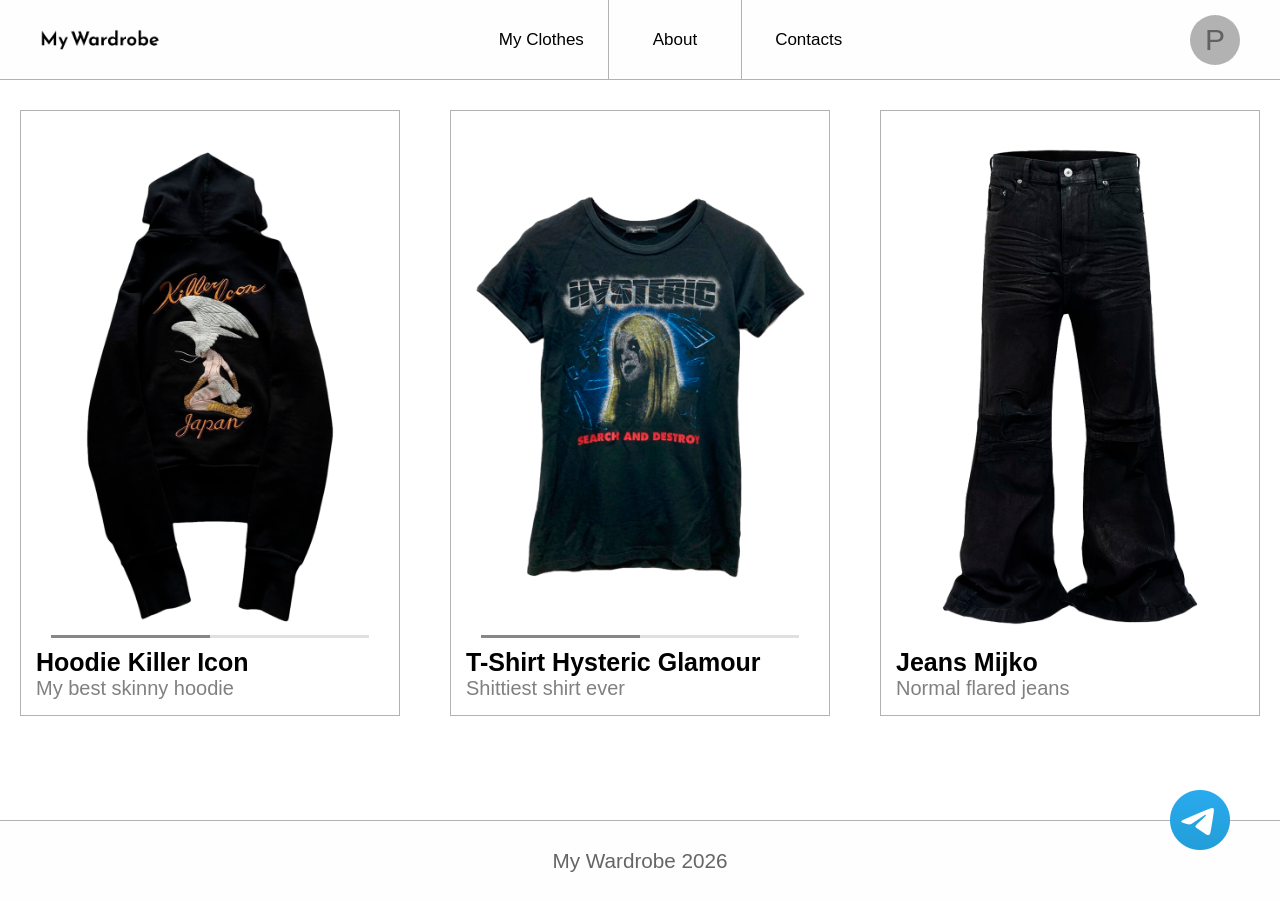
==== wardrobe.html @ d70fa74c "Add files via upload" ====
<!DOCTYPE html>
<html lang="en">
    <head>
        <meta charset="UTF-8">
        <title>My Wardrobe</title>
        <link rel="stylesheet" href="Wardrobe.css">
    </head>
    <body>
        <header class="site-header">
            <div class="logo"></div>
            <nav class="navigation">
                <a href="#" class="nav-link"><p>My Clothes</p></a>
                <a href="#" class="nav-link"><p>About</p></a>
                <a href="#" class="nav-link"><p>Contacts</p></a>
            </nav>
            <div class="profile"><p>P</p></div>
        </header>
        <div class="telegram-button">
            <a href="https://telegram.org" target="_blank"><img src="images/telegram-logo.webp" alt="telegram-button" class="img-sm"></a>
        </div>
        <main class="main-content">
            <section class="clothes-grid">
                <article class="clothes-card">
                    <div class="card-image">
                        <img src="images/hoodie_2.webp" alt="Hoodie view front" class="img-main">
                        <div class="hover-zone left-zone"></div>
                        <div class="hover-zone right-zone"></div>
                        <img src="images/hoodie_1.webp" alt="Hoodie view back" class="img-hover">
                        <div class="slider-line">
                            <div class="line-active"></div>
                        </div>
                    </div>
                    <div class="card-info">
                        <h3>Hoodie Killer Icon</h3>
                        <p>My best skinny hoodie</p>
                    </div>
                </article>
                <article class="clothes-card">
                    <div class="card-image">
                        <img src="images/shirt_1.webp" alt="Shirt view front" class="img-main">
                        <div class="hover-zone left-zone"></div>
                        <div class="hover-zone right-zone"></div>
                        <img src="images/shirt_2.webp" alt="Shirt view back" class="img-hover">
                        <div class="slider-line">
                            <div class="line-active"></div>
                        </div>
                    </div>
                    <div class="card-info">
                        <h3>T-Shirt Hysteric Glamour</h3>
                        <p>Shittiest shirt ever</p>
                    </div>
                </article>
                <article class="clothes-card">
                    <div class="card-image">
                        <img src="images/jeans_1.webp" alt="Jeans view front" class="img-main">
                    </div>
                    <div class="card-info">
                        <h3>Jeans Mijko</h3>
                        <p>Normal flared jeans</p>
                    </div>
                </article>
            </section>
        </main>
        <footer class="site-footer">
            <p>My Wardrobe 2026</p>
        </footer>
    </body>
</html>
---- Wardrobe.css ----
* {
    margin: 0;
    padding: 0;
    box-sizing: border-box;
}

@import url('https://fonts.googleapis.com/css2?family=Dancing+Script:wght@400..700&family=Reem+Kufi:wght@400..700&display=swap');

body {
    font-family: "Reem Kufi", sans-serif;
    font-optical-sizing: auto;
    font-weight: 470;
    font-style: bold;
    display: flex;
    flex-direction: column;
    min-height: 100vh;
}

.img-sm {
    width: 100%;
    height: 100%;
    display: block;
    object-fit: contain;
}

.telegram-button {
    position: fixed;
    width: 60px;
    height: 60px;
    right: 50px;
    bottom: 50px;
    z-index: 100;
    transform: scale(1);
    transition: transform 0.3s ease;
}

.telegram-button:hover {
    transform: scale(1.2);
}

.site-header {
    width: 100%;
    height: 80px;
    background-color: #fefefe;
    display: flex;
    align-items: center;
    justify-content: space-between;
    padding: 0 40px;
    border-bottom: 1px solid #b2b2b2;
}

.navigation {
    width: 400px;
    height: 100%;
    display: flex;
    align-items: stretch;
    user-select: none;
}

.nav-link:last-child {
    border-right: none;
}

.nav-link p {
    font-size: 17px;
    transform: scale(1);
    transition: transform 0.3s ease;
}

.nav-link p:hover {
    transform: scale(1.3);
}

.nav-link {
    color: black;
    text-decoration: none;
    display: flex;
    flex: 1;
    justify-content: center;
    align-items: center;
    padding: 10px 15px;
    border-right: 1px solid #b2b2b2;
}

.profile p {
    color: #616161;
    font-size: 30px;
    user-select: none;
}

.profile {
    background: #b2b2b2;
    border-radius: 50%;
    display: flex;
    align-items: center;
    justify-content: center;
    transform: scale(1);
    transition: transform 0.3s ease;
    width: 50px;
    height: 50px;
}

.profile:hover {
    transform: scale(1.2);
}

.logo {
    width: 120px;
    height: 40px;
    background-image: url('images/logo.png');
    background-size: contain;
    background-repeat: no-repeat;
    background-position: center;
}

.main-content {
    flex-grow: 1;
    max-width: 1600px;
    margin: 0 auto;
    padding: 30px 20px;
    
}

.site-footer p {
    user-select: none;
    font-size: 2.3vh;
    opacity: 60%;
}

.site-footer {
    width: 100%;
    height: 80px;
    background-color: #fefefe;
    display: flex;
    align-items: center;
    justify-content: center;
    padding: 0 40px;
    border-top: 1px solid #b2b2b2;
}

.clothes-grid {
    display: grid;
    grid-template-columns: repeat(3,1fr);
    gap: 50px;
}

.card-image {
    width: 100%;
    height: auto;
    position: relative;
}

.img-main {
    width: 100%;
    height: auto;
    display: block;
}

.img-hover {
    position: absolute;
    top: 0;
    left: 0;
    width: 100%;
    height: 100%;
    object-fit: cover;
    opacity: 0;
    transition: opacity 0.3 ease;
}

.clothes-card {
    border: 1px solid #b2b2b2;
    background-color: #ffffff;
    padding: 15px;
}

.card-image img {
    width: 100%;
    height: auto;
    display: block;
}

.card-info h3 {
    font-size: 25px;
    font-weight: 700;
}

.card-info p {
    font-size: 20px;
    color: #808080;
}

.slider-line {
    position: absolute;
    bottom: 10px;
    left: 15px;
    right: 15px;
    height: 3px;
    background-color: #e0e0e0;
    z-index: 15;
    pointer-events: none;
}

.line-active {
    width: 50%;
    height: 100%;
    background-color: #000000;
    opacity: 40%;
    transform: translateX(0);
    transition: transform 0.2s ease;
}

.hover-zone {
    position: absolute;
    top: 0;
    bottom: 0;
    width: 50%;
    z-index: 10;
}

.left-zone {
    left: 0;
}

.right-zone {
    right: 0;
}

.right-zone:hover ~ .img-hover {
    opacity: 1;
}

.right-zone:hover ~ .slider-line .line-active {
    transform: translateX(100%)
}

@media (max-width: 1200px) {
    .clothes-grid {
        grid-template-columns: repeat(2, 1fr);
    }
}

@media (max-width: 600px) {
    .clothes-grid {
        grid-template-columns: 1fr;
    }
}
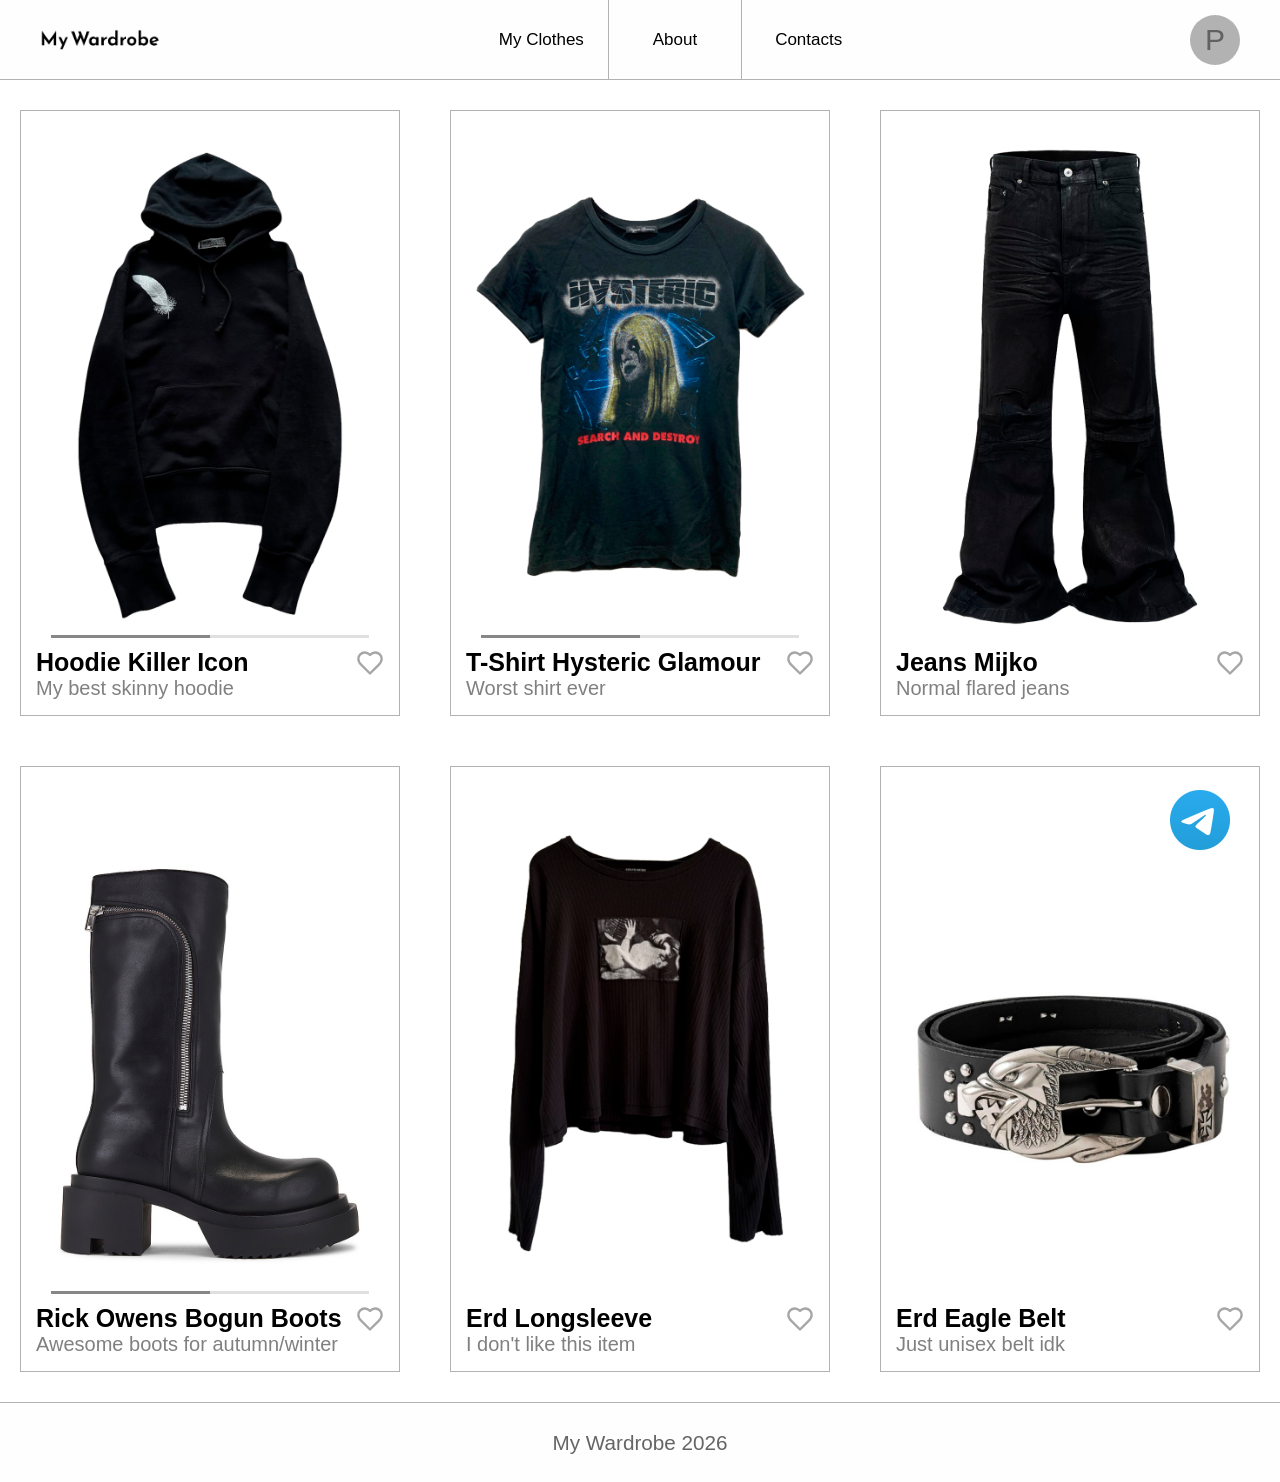
==== commit 4a499aa1: "Add avatar upload, dark theme and polished wishlist hearts" ====
--- a/wardrobe.html
+++ b/wardrobe.html
@@ -1,68 +1,226 @@
-<!DOCTYPE html>
-<html lang="en">
-    <head>
-        <meta charset="UTF-8">
-        <title>My Wardrobe</title>
-        <link rel="stylesheet" href="Wardrobe.css">
-    </head>
-    <body>
-        <header class="site-header">
-            <div class="logo"></div>
-            <nav class="navigation">
-                <a href="#" class="nav-link"><p>My Clothes</p></a>
-                <a href="#" class="nav-link"><p>About</p></a>
-                <a href="#" class="nav-link"><p>Contacts</p></a>
-            </nav>
-            <div class="profile"><p>P</p></div>
-        </header>
-        <div class="telegram-button">
-            <a href="https://telegram.org" target="_blank"><img src="images/telegram-logo.webp" alt="telegram-button" class="img-sm"></a>
-        </div>
-        <main class="main-content">
-            <section class="clothes-grid">
-                <article class="clothes-card">
-                    <div class="card-image">
-                        <img src="images/hoodie_2.webp" alt="Hoodie view front" class="img-main">
-                        <div class="hover-zone left-zone"></div>
-                        <div class="hover-zone right-zone"></div>
-                        <img src="images/hoodie_1.webp" alt="Hoodie view back" class="img-hover">
-                        <div class="slider-line">
-                            <div class="line-active"></div>
-                        </div>
-                    </div>
-                    <div class="card-info">
-                        <h3>Hoodie Killer Icon</h3>
-                        <p>My best skinny hoodie</p>
-                    </div>
-                </article>
-                <article class="clothes-card">
-                    <div class="card-image">
-                        <img src="images/shirt_1.webp" alt="Shirt view front" class="img-main">
-                        <div class="hover-zone left-zone"></div>
-                        <div class="hover-zone right-zone"></div>
-                        <img src="images/shirt_2.webp" alt="Shirt view back" class="img-hover">
-                        <div class="slider-line">
-                            <div class="line-active"></div>
-                        </div>
-                    </div>
-                    <div class="card-info">
-                        <h3>T-Shirt Hysteric Glamour</h3>
-                        <p>Shittiest shirt ever</p>
-                    </div>
-                </article>
-                <article class="clothes-card">
-                    <div class="card-image">
-                        <img src="images/jeans_1.webp" alt="Jeans view front" class="img-main">
-                    </div>
-                    <div class="card-info">
-                        <h3>Jeans Mijko</h3>
-                        <p>Normal flared jeans</p>
-                    </div>
-                </article>
-            </section>
-        </main>
-        <footer class="site-footer">
-            <p>My Wardrobe 2026</p>
-        </footer>
-    </body>
+<!DOCTYPE html>
+<html lang="en">
+    <head>
+        <meta charset="UTF-8">
+        <meta name="viewport" content="width=device-width, initial-scale=1.0">
+        <title>My Wardrobe</title>
+        <link rel="stylesheet" href="Wardrobe.css">
+    </head>
+    <body>
+
+        <!-- Navigation Bar with Logo, Links, and User Menu -->
+        <header class="site-header">
+            <div class="logo"></div>
+            <nav class="navigation">
+                <a href="#" class="nav-link"><p>My Clothes</p></a>
+                <a href="#" class="nav-link"><p>About</p></a>
+                <a href="#" class="nav-link"><p>Contacts</p></a>
+            </nav>
+            <div class="profile">
+                <p>P</p>
+                <input type="file" id="avatarInput" accept="image/*" style="display: none;">
+                <!-- Menu -->
+                <div class="profile-dropdown">
+                    <!-- Container for Change Avatar -->
+                    <div class="dropdown-item-container">
+                        <span class="dropdown-text">Change avatar</span>
+                        <!-- Plus Button -->
+                        <button class="plus-btn" id="changeAvatarBtn" title="Upload Photo">
+                            <svg viewBox="0 0 24 24" fill="none" stroke="currentColor" stroke-width="2.5" stroke-linecap="round" stroke-linejoin="round">
+                                <line x1="12" y1="5" x2="12" y2="19"></line>
+                                <line x1="5" y1="12" x2="19" y2="12"></line>
+                            </svg>
+                        </button>
+                    </div>
+
+                    <div class="theme-picker">
+                        <!-- Button for Light Theme (Icon of Sun) -->
+                        <button class="theme-btn light-theme-btn" title="Light Theme">
+                            <svg viewBox="0 0 24 24" fill="none" stroke="currentColor" stroke-width="2" stroke-linecap="round" stroke-linejoin="round">
+                                <circle cx="12" cy="12" r="5"></circle>
+                                <line x1="12" y1="1" x2="12" y2="3"></line>
+                                <line x1="12" y1="21" x2="12" y2="23"></line>
+                                <line x1="4.22" y1="4.22" x2="5.64" y2="5.64"></line>
+                                <line x1="18.36" y1="18.36" x2="19.78" y2="19.78"></line>
+                                <line x1="1" y1="12" x2="3" y2="12"></line>
+                                <line x1="21" y1="12" x2="23" y2="12"></line>
+                                <line x1="4.22" y1="19.78" x2="5.64" y2="18.36"></line>
+                                <line x1="18.36" y1="5.64" x2="19.78" y2="4.22"></line>
+                            </svg>
+                        </button>
+
+                        <!-- Button for Dark Theme (Icon of Moon) -->
+                        <button class="theme-btn dark-theme-btn" title="Dark Theme">
+                            <svg viewBox="0 0 24 24" fill="none" stroke="currentColor" stroke-width="2" stroke-linecap="round" stroke-linejoin="round">
+                                <path d="M21 12.79A9 9 0 1 1 11.21 3 7 7 0 0 0 21 12.79z"></path>
+                            </svg>
+                        </button>
+                    </div>
+                </div>
+        </header>
+
+        <!-- Telegram Button -->
+        <div class="telegram-button">
+            <a href="https://telegram.org" target="_blank"><img src="images/telegram-logo.webp" alt="telegram-button" class="img-sm"></a>
+        </div>
+
+        <!-- Wardrobe Catalog Grid -->
+        <main class="main-content">
+            <section class="clothes-grid">
+
+                <!-- Individual Item Card -->
+                <article class="clothes-card">
+                    <div class="card-image">
+                        <img src="images/hoodie_1.webp" alt="Hoodie view front" class="img-main">
+                        <div class="hover-zone left-zone"></div>
+                        <div class="hover-zone right-zone"></div>
+                        <img src="images/hoodie_2.webp" alt="Hoodie view back" class="img-hover">
+                        <div class="slider-line">
+                            <div class="line-active"></div>
+                        </div>
+                    </div>
+                    <div class="card-info">
+                        <div class="title-row">
+                            <h3>Hoodie Killer Icon</h3>
+                            <div class="wishlist-container">
+                                <input type="checkbox" id="heart1" class="heart-checkbox">
+                                <label for="heart1" class="heart-label" title="Add to wishlist">
+                                    <svg viewBox="0 0 24 24" fill="none" stroke-width="2" stroke-linecap="round" stroke-linejoin="round">
+                                        <path d="M19 14c1.49-1.46 3-3.21 3-5.5A5.5 5.5 0 0 0 16.5 3c-1.76 0-3 .5-4.5 2-1.5-1.5-2.74-2-4.5-2A5.5 5.5 0 0 0 2 8.5c0 2.3 1.5 4.05 3 5.5l7 7Z"></path>
+                                    </svg>
+                                </label>
+                            </div>
+                        </div>
+                        <p>My best skinny hoodie</p>
+                    </div>
+                </article>
+                
+                <!-- Individual Item Card -->
+                <article class="clothes-card">
+                    <div class="card-image">
+                        <img src="images/shirt_1.webp" alt="Shirt view front" class="img-main">
+                        <div class="hover-zone left-zone"></div>
+                        <div class="hover-zone right-zone"></div>
+                        <img src="images/shirt_2.webp" alt="Shirt view back" class="img-hover">
+                        <div class="slider-line">
+                            <div class="line-active"></div>
+                        </div>
+                    </div>
+                    <div class="card-info">
+                        <div class="title-row">
+                            <h3>T-Shirt Hysteric Glamour</h3>
+                            <div class="wishlist-container">
+                                <input type="checkbox" id="heart2" class="heart-checkbox">
+                                <label for="heart2" class="heart-label" title="Add to wishlist">
+                                    <svg viewBox="0 0 24 24" fill="none" stroke-width="2" stroke-linecap="round" stroke-linejoin="round">
+                                        <path d="M19 14c1.49-1.46 3-3.21 3-5.5A5.5 5.5 0 0 0 16.5 3c-1.76 0-3 .5-4.5 2-1.5-1.5-2.74-2-4.5-2A5.5 5.5 0 0 0 2 8.5c0 2.3 1.5 4.05 3 5.5l7 7Z"></path>
+                                    </svg>
+                                </label>
+                            </div>
+                        </div>
+                        <p>Worst shirt ever</p>
+                    </div>
+                </article>
+
+                <!-- Individual Item Card -->
+                <article class="clothes-card">
+                    <div class="card-image">
+                        <img src="images/jeans_1.webp" alt="Jeans view front" class="img-main">
+                    </div>
+                    <div class="card-info">
+                        <div class="title-row">
+                            <h3>Jeans Mijko</h3>
+                            <div class="wishlist-container">
+                                <input type="checkbox" id="heart3" class="heart-checkbox">
+                                <label for="heart3" class="heart-label" title="Add to wishlist">
+                                    <svg viewBox="0 0 24 24" fill="none" stroke-width="2" stroke-linecap="round" stroke-linejoin="round">
+                                        <path d="M19 14c1.49-1.46 3-3.21 3-5.5A5.5 5.5 0 0 0 16.5 3c-1.76 0-3 .5-4.5 2-1.5-1.5-2.74-2-4.5-2A5.5 5.5 0 0 0 2 8.5c0 2.3 1.5 4.05 3 5.5l7 7Z"></path>
+                                    </svg>
+                                </label>
+                            </div>
+                        </div>
+                        <p>Normal flared jeans</p>
+                    </div>
+                </article>
+
+                <!-- Individual Item Card -->
+                <article class="clothes-card">
+                    <div class="card-image">
+                        <img src="images/bogun_boots_1.webp" alt="Boots view front" class="img-main">
+                        <div class="hover-zone left-zone"></div>
+                        <div class="hover-zone right-zone"></div>
+                        <img src="images/bogun_boots_2.webp" alt="Boots view back" class="img-hover">
+                        <div class="slider-line">
+                            <div class="line-active"></div>
+                        </div>
+                    </div>
+                    <div class="card-info">
+                        <div class="title-row">
+                            <h3>Rick Owens Bogun Boots</h3>
+                            <div class="wishlist-container">
+                                <input type="checkbox" id="heart4" class="heart-checkbox">
+                                <label for="heart4" class="heart-label" title="Add to wishlist">
+                                    <svg viewBox="0 0 24 24" fill="none" stroke-width="2" stroke-linecap="round" stroke-linejoin="round">
+                                        <path d="M19 14c1.49-1.46 3-3.21 3-5.5A5.5 5.5 0 0 0 16.5 3c-1.76 0-3 .5-4.5 2-1.5-1.5-2.74-2-4.5-2A5.5 5.5 0 0 0 2 8.5c0 2.3 1.5 4.05 3 5.5l7 7Z"></path>
+                                    </svg>
+                                </label>
+                            </div>
+                        </div>
+                        <p>Awesome boots for autumn/winter</p>
+                    </div>
+                </article>
+
+                <!-- Individual Item Card -->
+                <article class="clothes-card">
+                    <div class="card-image">
+                        <img src="images/longsleeve_1.webp" alt="Longsleeve view front" class="img-main">
+                    </div>
+                    <div class="card-info">
+                        <div class="title-row">
+                            <h3>Erd Longsleeve</h3>
+                            <div class="wishlist-container">
+                                <input type="checkbox" id="heart5" class="heart-checkbox">
+                                <label for="heart5" class="heart-label" title="Add to wishlist">
+                                    <svg viewBox="0 0 24 24" fill="none" stroke-width="2" stroke-linecap="round" stroke-linejoin="round">
+                                        <path d="M19 14c1.49-1.46 3-3.21 3-5.5A5.5 5.5 0 0 0 16.5 3c-1.76 0-3 .5-4.5 2-1.5-1.5-2.74-2-4.5-2A5.5 5.5 0 0 0 2 8.5c0 2.3 1.5 4.05 3 5.5l7 7Z"></path>
+                                    </svg>
+                                </label>
+                            </div>
+                        </div>
+                        <p>I don't like this item</p>
+                    </div>
+                </article>
+
+                <!-- Individual Item Card -->
+                <article class="clothes-card">
+                    <div class="card-image">
+                        <img src="images/belt_1.webp" alt="Belt view front" class="img-main">
+                    </div>
+                    <div class="card-info">
+                        <div class="title-row">
+                            <h3>Erd Eagle Belt</h3>
+                            <div class="wishlist-container">
+                                <input type="checkbox" id="heart6" class="heart-checkbox">
+                                <label for="heart6" class="heart-label" title="Add to wishlist">
+                                    <svg viewBox="0 0 24 24" fill="none" stroke-width="2" stroke-linecap="round" stroke-linejoin="round">
+                                        <path d="M19 14c1.49-1.46 3-3.21 3-5.5A5.5 5.5 0 0 0 16.5 3c-1.76 0-3 .5-4.5 2-1.5-1.5-2.74-2-4.5-2A5.5 5.5 0 0 0 2 8.5c0 2.3 1.5 4.05 3 5.5l7 7Z"></path>
+                                    </svg>
+                                </label>
+                            </div>
+                        </div>
+                        <p>Just unisex belt idk</p>
+                    </div>
+                </article>
+
+            </section>
+        </main>
+
+        <!-- Site Footer -->
+        <footer class="site-footer">
+            <p>My Wardrobe 2026</p>
+        </footer>
+
+        <!-- Import Java Script -->
+        <script src="script.js"></script>
+    </body>
 </html>
--- a/Wardrobe.css
+++ b/Wardrobe.css
@@ -1,246 +1,560 @@
-* {
-    margin: 0;
-    padding: 0;
-    box-sizing: border-box;
-}
-
-@import url('https://fonts.googleapis.com/css2?family=Dancing+Script:wght@400..700&family=Reem+Kufi:wght@400..700&display=swap');
-
-body {
-    font-family: "Reem Kufi", sans-serif;
-    font-optical-sizing: auto;
-    font-weight: 470;
-    font-style: bold;
-    display: flex;
-    flex-direction: column;
-    min-height: 100vh;
-}
-
-.img-sm {
-    width: 100%;
-    height: 100%;
-    display: block;
-    object-fit: contain;
-}
-
-.telegram-button {
-    position: fixed;
-    width: 60px;
-    height: 60px;
-    right: 50px;
-    bottom: 50px;
-    z-index: 100;
-    transform: scale(1);
-    transition: transform 0.3s ease;
-}
-
-.telegram-button:hover {
-    transform: scale(1.2);
-}
-
-.site-header {
-    width: 100%;
-    height: 80px;
-    background-color: #fefefe;
-    display: flex;
-    align-items: center;
-    justify-content: space-between;
-    padding: 0 40px;
-    border-bottom: 1px solid #b2b2b2;
-}
-
-.navigation {
-    width: 400px;
-    height: 100%;
-    display: flex;
-    align-items: stretch;
-    user-select: none;
-}
-
-.nav-link:last-child {
-    border-right: none;
-}
-
-.nav-link p {
-    font-size: 17px;
-    transform: scale(1);
-    transition: transform 0.3s ease;
-}
-
-.nav-link p:hover {
-    transform: scale(1.3);
-}
-
-.nav-link {
-    color: black;
-    text-decoration: none;
-    display: flex;
-    flex: 1;
-    justify-content: center;
-    align-items: center;
-    padding: 10px 15px;
-    border-right: 1px solid #b2b2b2;
-}
-
-.profile p {
-    color: #616161;
-    font-size: 30px;
-    user-select: none;
-}
-
-.profile {
-    background: #b2b2b2;
-    border-radius: 50%;
-    display: flex;
-    align-items: center;
-    justify-content: center;
-    transform: scale(1);
-    transition: transform 0.3s ease;
-    width: 50px;
-    height: 50px;
-}
-
-.profile:hover {
-    transform: scale(1.2);
-}
-
-.logo {
-    width: 120px;
-    height: 40px;
-    background-image: url('images/logo.png');
-    background-size: contain;
-    background-repeat: no-repeat;
-    background-position: center;
-}
-
-.main-content {
-    flex-grow: 1;
-    max-width: 1600px;
-    margin: 0 auto;
-    padding: 30px 20px;
-    
-}
-
-.site-footer p {
-    user-select: none;
-    font-size: 2.3vh;
-    opacity: 60%;
-}
-
-.site-footer {
-    width: 100%;
-    height: 80px;
-    background-color: #fefefe;
-    display: flex;
-    align-items: center;
-    justify-content: center;
-    padding: 0 40px;
-    border-top: 1px solid #b2b2b2;
-}
-
-.clothes-grid {
-    display: grid;
-    grid-template-columns: repeat(3,1fr);
-    gap: 50px;
-}
-
-.card-image {
-    width: 100%;
-    height: auto;
-    position: relative;
-}
-
-.img-main {
-    width: 100%;
-    height: auto;
-    display: block;
-}
-
-.img-hover {
-    position: absolute;
-    top: 0;
-    left: 0;
-    width: 100%;
-    height: 100%;
-    object-fit: cover;
-    opacity: 0;
-    transition: opacity 0.3 ease;
-}
-
-.clothes-card {
-    border: 1px solid #b2b2b2;
-    background-color: #ffffff;
-    padding: 15px;
-}
-
-.card-image img {
-    width: 100%;
-    height: auto;
-    display: block;
-}
-
-.card-info h3 {
-    font-size: 25px;
-    font-weight: 700;
-}
-
-.card-info p {
-    font-size: 20px;
-    color: #808080;
-}
-
-.slider-line {
-    position: absolute;
-    bottom: 10px;
-    left: 15px;
-    right: 15px;
-    height: 3px;
-    background-color: #e0e0e0;
-    z-index: 15;
-    pointer-events: none;
-}
-
-.line-active {
-    width: 50%;
-    height: 100%;
-    background-color: #000000;
-    opacity: 40%;
-    transform: translateX(0);
-    transition: transform 0.2s ease;
-}
-
-.hover-zone {
-    position: absolute;
-    top: 0;
-    bottom: 0;
-    width: 50%;
-    z-index: 10;
-}
-
-.left-zone {
-    left: 0;
-}
-
-.right-zone {
-    right: 0;
-}
-
-.right-zone:hover ~ .img-hover {
-    opacity: 1;
-}
-
-.right-zone:hover ~ .slider-line .line-active {
-    transform: translateX(100%)
-}
-
-@media (max-width: 1200px) {
-    .clothes-grid {
-        grid-template-columns: repeat(2, 1fr);
-    }
-}
-
-@media (max-width: 600px) {
-    .clothes-grid {
-        grid-template-columns: 1fr;
-    }
-}+/* #region Global Styles & import */
+@import url('https://fonts.googleapis.com/css2?family=Dancing+Script:wght@400..700&family=Reem+Kufi:wght@400..700&display=swap');
+
+* {
+    margin: 0;
+    padding: 0;
+    box-sizing: border-box;
+}
+
+body {
+    font-family: "Reem Kufi", sans-serif;
+    font-optical-sizing: auto;
+    font-weight: 470;
+    display: flex;
+    flex-direction: column;
+    min-height: 100vh;
+}
+/* #endregion */
+
+/* #region Helper Class For Small Imagery Integration */
+.img-sm {
+    width: 100%;
+    height: 100%;
+    display: block;
+    object-fit: contain;
+}
+/* #endregion */
+
+/* #region Floating Action Button (FAB) for Telegram contact */
+.telegram-button {
+    position: fixed;
+    width: 60px;
+    height: 60px;
+    right: 50px;
+    bottom: 50px;
+    z-index: 100;
+    transform: scale(1);
+    transition: transform 0.3s ease;
+}
+
+.telegram-button:hover {
+    transform: scale(1.2);
+}
+/* #endregion */
+
+/* #region Site Header & Navigation */
+.site-header {
+    width: 100%;
+    height: 80px;
+    background-color: #fefefe;
+    display: flex;
+    align-items: center;
+    justify-content: space-between;
+    padding: 0 40px;
+    border-bottom: 1px solid #b2b2b2;
+    position: relative;
+    z-index: 150;
+}
+
+.navigation {
+    width: 400px;
+    height: 100%;
+    display: flex;
+    align-items: stretch;
+    user-select: none;
+}
+
+.nav-link:last-child {
+    border-right: none;
+}
+
+.nav-link p {
+    font-size: 17px;
+    transform: scale(1);
+    transition: transform 0.3s ease;
+}
+
+.nav-link p:hover {
+    transform: scale(1.3);
+}
+
+.nav-link {
+    color: black;
+    text-decoration: none;
+    display: flex;
+    flex: 1;
+    justify-content: center;
+    align-items: center;
+    padding: 10px 15px;
+    border-right: 1px solid #b2b2b2;
+}
+
+.logo {
+    width: 120px;
+    height: 40px;
+    background-image: url('images/logo.png');
+    background-size: contain;
+    background-repeat: no-repeat;
+    background-position: center;
+}
+/* #endregion */
+
+/* #region User Profile & Dropdown Menu */
+.profile {
+    position: relative;
+    background: #b2b2b2;
+    border-radius: 50%;
+    display: flex;
+    align-items: center;
+    justify-content: center;
+    transform: scale(1);
+    transition: transform 0.3s ease, border-radius 0.3s ease;
+    width: 50px;
+    height: 50px;
+    cursor: pointer;
+}
+
+.profile p {
+    color: #616161;
+    font-size: 30px;
+    user-select: none;
+    transition: opacity 0.3s ease, visibility 0.3s ease;
+}
+
+.profile:hover {
+    transform: scale(1.05);
+}
+/* #endregion */
+
+/* #region Dropdown Container */
+.profile-dropdown {
+    position: absolute;
+    top: 100%;
+    right: 0;
+    width: 180px;
+    background-color: #ffffff;
+    border: 1px solid #b2b2b2;
+    border-top: none;
+    display: flex;
+    flex-direction: column;
+
+    /*Hidden menu by default*/
+    opacity: 0;
+    visibility: hidden;
+    transform: translateY(-10px);
+    transition: opacity 0.2s ease, transform 0.3s ease, visibility 0.3s ease;
+    z-index: 200;
+}
+
+.profile:hover .profile-dropdown {
+    opacity: 1;
+    visibility: visible;
+    transform: translateY(0);
+}
+
+.dropdown-item:not(:last-child) {
+    border-bottom: 1px solid #e0e0e0;
+}
+/* #endregion */
+
+/* #region Dropdown Menu Item Row */
+.dropdown-item-container {
+    display: flex;
+    justify-content: space-between;
+    align-items: center;
+    padding: 12px 15px;
+    width: 100%;
+    border-bottom: 1px solid #e0e0e0;
+}
+
+.dropdown-text {
+    font-size: 14px;
+    font-family: inherit;
+    color: #333333;
+    user-select: none;
+}
+/* #endregion */
+
+/* #region Avatar Upload Icon Button */
+.plus-btn {
+    background: #ffffff;
+    border: 1px solid #b2b2b2;
+    border-radius: 50%;
+    width: 28px;
+    height: 28px;
+    display: flex;
+    align-items: center;
+    justify-content: center;
+    cursor: pointer;
+    transition: all 0.2s ease;
+    padding: 0;
+}
+
+.plus-btn svg {
+    width: 14px;
+    height: 14px;
+    color: #333333;
+    transition: transform 0.2s ease, color 0.2s ease;
+}
+
+.plus-btn:hover {
+    background-color: #5c5cff;
+    border-color: #4a4af5;
+}
+
+.plus-btn:hover svg {
+    color: #ffffff;
+    transform: rotate(90deg);
+}
+/* #endregion */
+
+/* #region Theme Chooser Row */
+.theme-picker {
+    display: flex;
+    justify-content: space-around;
+    align-items: center;
+    padding: 10px 15px;
+    background-color: #fafafa;
+    border-top: 1px solid #e0e0e0;
+}
+
+.theme-btn {
+    background: #ffffff;
+    border: 1px solid #b2b2b2;
+    border-radius: 50%;
+    width: 36px;
+    height: 36px;
+    display: flex;
+    align-items: center;
+    justify-content: center;
+    cursor: pointer;
+    transition: all 0.2s ease;
+    padding: 0;
+}
+
+.theme-btn svg {
+    width: 18px;
+    height: 18px;
+    color: #333333;
+    transition: color 0.2s ease;
+}
+
+.light-theme-btn:hover {
+    background-color: #fffae6;
+    border-color: #ffcc00;
+}
+.light-theme-btn:hover svg {
+    color: #ffaa00;
+}
+
+.dark-theme-btn:hover {
+    background-color: #f0f0ff;
+    border-color: #4a4af5;
+}
+.dark-theme-btn:hover svg {
+    color: #4a4af5;
+}
+/* #endregion */
+
+/* #region Main Content & Products Grid */
+.main-content {
+    flex-grow: 1;
+    max-width: 1600px;
+    margin: 0 auto;
+    padding: 30px 20px;
+    
+}
+
+.clothes-grid {
+    display: grid;
+    grid-template-columns: repeat(3,1fr);
+    gap: 50px;
+}
+
+.card-image {
+    width: 100%;
+    height: auto;
+    position: relative;
+}
+
+.img-main {
+    width: 100%;
+    height: auto;
+    display: block;
+}
+
+.img-hover {
+    position: absolute;
+    top: 0;
+    left: 0;
+    width: 100%;
+    height: 100%;
+    object-fit: cover;
+    opacity: 0;
+    transition: opacity 0.3s ease;
+}
+/* #endregion */
+
+/* #region Product Card Wrapper */
+.clothes-card {
+    border: 1px solid #b2b2b2;
+    background-color: #ffffff;
+    padding: 15px;
+    transition: transform 0.3s ease, box-shadow 0.3s ease;
+}
+
+.clothes-card:hover {
+    transform: translateY(-8px);
+    box-shadow: 0 10px 20px rgba(0, 0, 0, 0.15);
+}
+
+.card-image img {
+    width: 100%;
+    height: auto;
+    display: block;
+}
+/* #endregion */
+
+/* #region Product Content Typo Settings */
+.card-info h3 {
+    font-size: 25px;
+    font-weight: 700;
+}
+
+.card-info p {
+    font-size: 20px;
+    color: #808080;
+}
+/* #endregion */
+
+/* #region CSS Slider Indicator UI */
+.slider-line {
+    position: absolute;
+    bottom: 10px;
+    left: 15px;
+    right: 15px;
+    height: 3px;
+    background-color: #e0e0e0;
+    z-index: 15;
+    pointer-events: none;
+}
+
+.line-active {
+    width: 50%;
+    height: 100%;
+    background-color: #000000;
+    opacity: 0.4;
+    transform: translateX(0);
+    transition: transform 0.2s ease;
+}
+/* #endregion */
+
+/* #region Interactive Hover Anchors */
+.hover-zone {
+    position: absolute;
+    top: 0;
+    bottom: 0;
+    width: 50%;
+    z-index: 10;
+}
+
+.left-zone {
+    left: 0;
+}
+
+.right-zone {
+    right: 0;
+}
+
+.right-zone:hover ~ .img-hover {
+    opacity: 1;
+}
+/* #endregion */
+
+/* #region Interactive Triggers Utilizing CSS Siblings Selector */
+.right-zone:hover ~ .slider-line .line-active {
+    transform: translateX(100%)
+}
+/* #endregion */
+
+/* #region Wishlist Feature (Heart) */
+.title-row {
+    display: flex;
+    justify-content: space-between;
+    align-items: center;
+    width: 100%;
+}
+/* #endregion */
+
+/* #region Hiding Default Browser Checkbox */
+.heart-checkbox {
+    display: none;
+}
+
+.heart-label {
+    cursor: pointer;
+    display: flex;
+    align-items: center;
+    justify-content: center;
+    width: 28px;
+    height: 28px;
+}
+
+.heart-label svg {
+    width: 28px;
+    height: 28px;
+    fill: transparent;
+    stroke: #a6a6a6;
+    transition: fill 0.25s cubic-bezier(0.4, 0, 0.2, 1), stroke 0.25s cubic-bezier(0.4, 0, 0.2, 1);
+}
+
+.heart-label:hover svg {
+    stroke: #8a8a8a;
+}
+/* #endregion */
+
+/* #region Checkbox Hack: State modification when checkbox gets :checked */
+.heart-checkbox:checked + .heart-label svg {
+    fill: #ff334b;
+    stroke: #ff334b;
+}
+/* #endregion */
+
+/* #region Site Footer */
+.site-footer {
+    width: 100%;
+    height: 80px;
+    background-color: #fefefe;
+    display: flex;
+    align-items: center;
+    justify-content: center;
+    padding: 0 40px;
+    border-top: 1px solid #b2b2b2;
+}
+
+.site-footer p {
+    user-select: none;
+    font-size: 2.3vh;
+    opacity: 0.6;
+}
+/* #endregion */
+
+/* #region Dark Theme Properties */
+body.dark-theme {
+    background-color: #121212;
+    color: #fefefe;
+}
+
+body.dark-theme .site-header,
+body.dark-theme .site-footer {
+    background-color: #1a1a1a;
+    border-color: #333333;
+}
+
+body.dark-theme .nav-link {
+    color: #fefefe;
+    border-color: #333333;
+}
+
+body.dark-theme .clothes-card {
+    background-color: #1a1a1a;
+    border-color: #333333;
+}
+
+body.dark-theme .card-info p {
+    color: #a0a0a0;
+}
+
+body.dark-theme .profile-dropdown {
+    background-color: #1a1a1a;
+    border-color: #333333;
+}
+
+body.dark-theme .dropdown-item {
+    color: #fefefe;
+}
+
+body.dark-theme .dropdown-item:hover {
+    background-color: #2a2a2a;
+}
+
+body.dark-theme .theme-picker {
+    background-color: #222222;
+    border-color: #333333;
+}
+
+body.dark-theme .theme-btn {
+    background-color: #1a1a1a;
+    border-color: #444444;
+}
+
+body.dark-theme .theme-btn svg {
+    color: #fefefe;
+}
+
+body.dark-theme .light-theme-btn:hover {
+    background-color: #fffae6;
+    border-color: #ffcc00;
+}
+body.dark-theme .light-theme-btn:hover svg {
+    color: #ffaa00;
+}
+
+body.dark-theme .dark-theme-btn:hover {
+    background-color: #1e1e3f;
+    border-color: #4a4af5;
+}
+body.dark-theme .dark-theme-btn:hover svg {
+    color: #5c5cff;
+}
+
+body.dark-theme .dropdown-item-container {
+    border-color: #333333;
+}
+
+body.dark-theme .dropdown-text {
+    color: #fefefe;
+}
+
+body.dark-theme .plus-btn {
+    background-color: #1a1a1a;
+    border-color: #444444;
+}
+
+body.dark-theme .plus-btn svg {
+    color: #fefefe;
+}
+
+body.dark-theme .plus-btn:hover {
+    background-color: #4a4af5;
+    border-color: #4a4af5;
+}
+
+body.dark-theme .heart-label svg {
+    stroke: #555555;
+}
+
+body.dark-theme .heart-label:hover svg {
+    stroke: #a0a0a0;
+}
+
+body.dark-theme .heart-checkbox:checked + .heart-label svg {
+    fill: #ff4d63;
+    stroke: #ff4d63;
+}
+/* #endregion */
+
+/* #region Responsive Media Queries */
+@media (max-width: 1200px) {
+    .clothes-grid {
+        grid-template-columns: repeat(2, 1fr);
+    }
+}
+
+@media (max-width: 600px) {
+    .clothes-grid {
+        grid-template-columns: 1fr;
+    }
+}
+/* #endregion */
